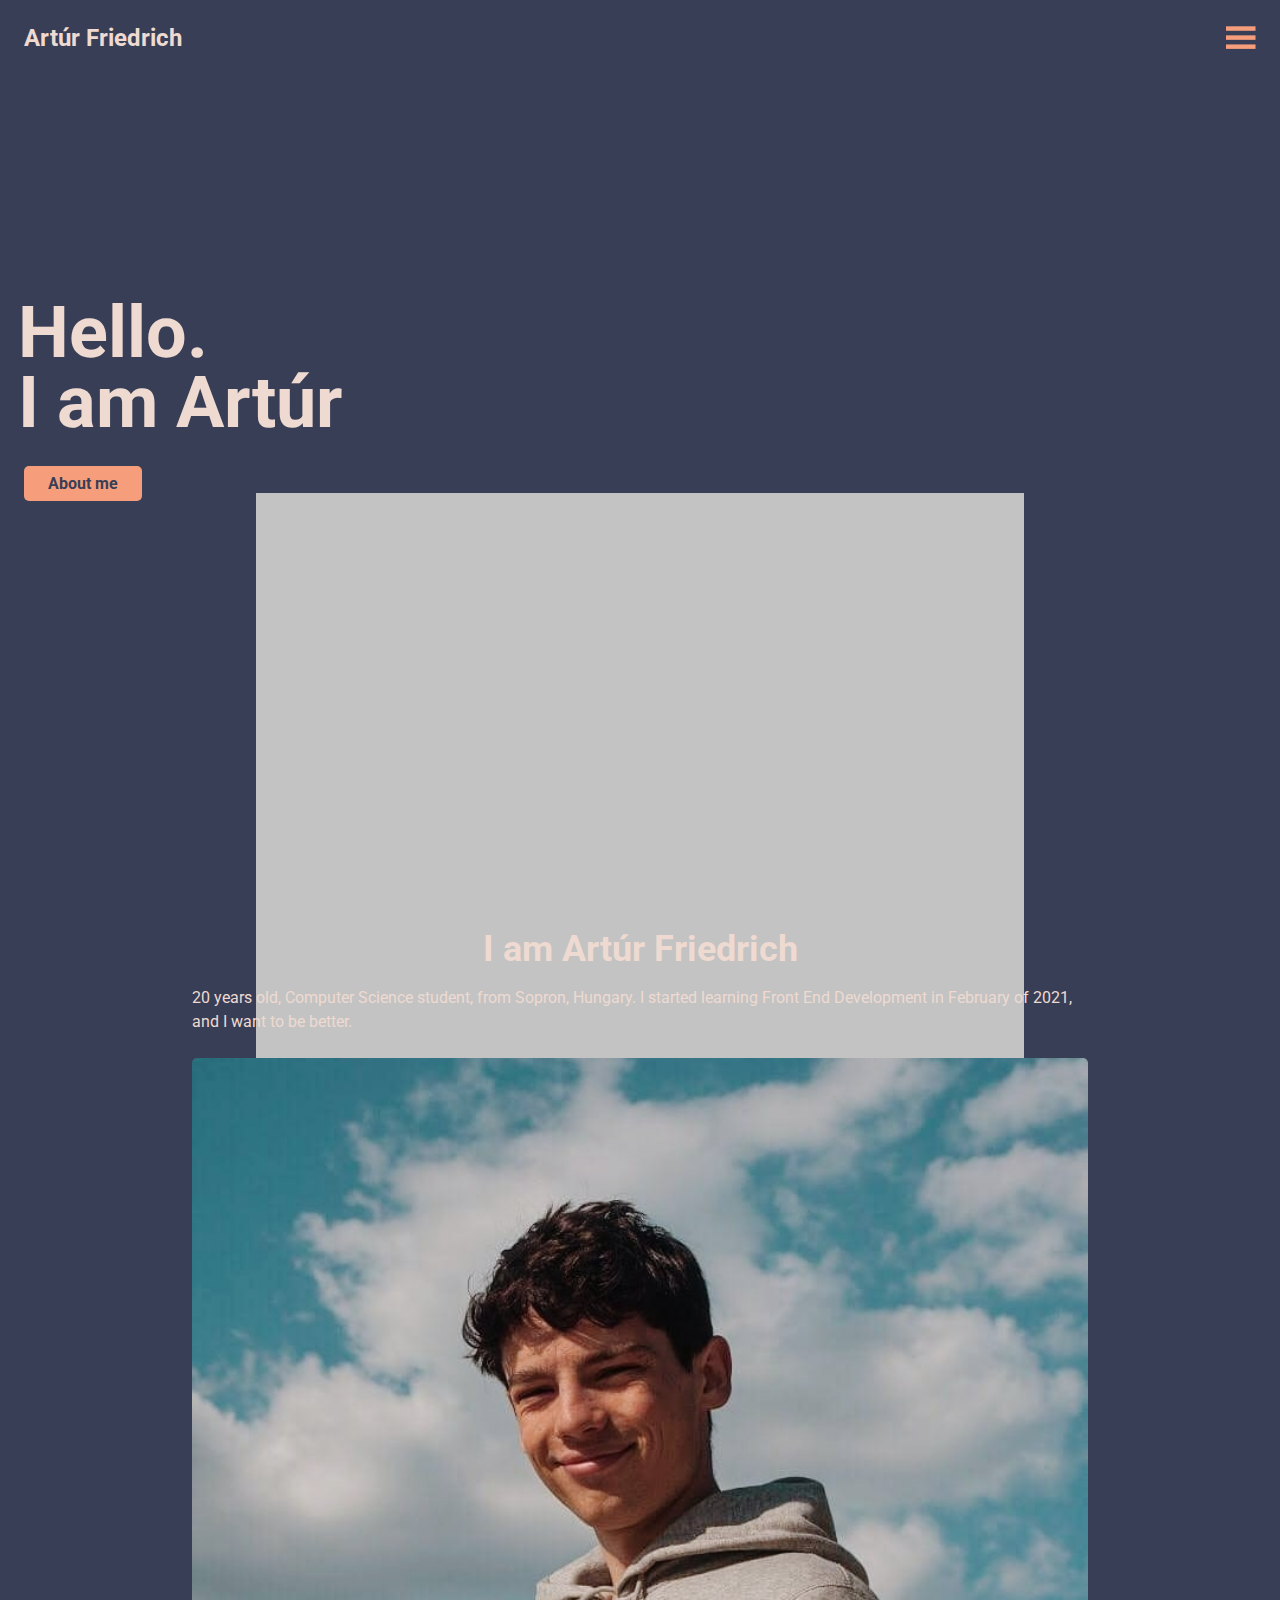
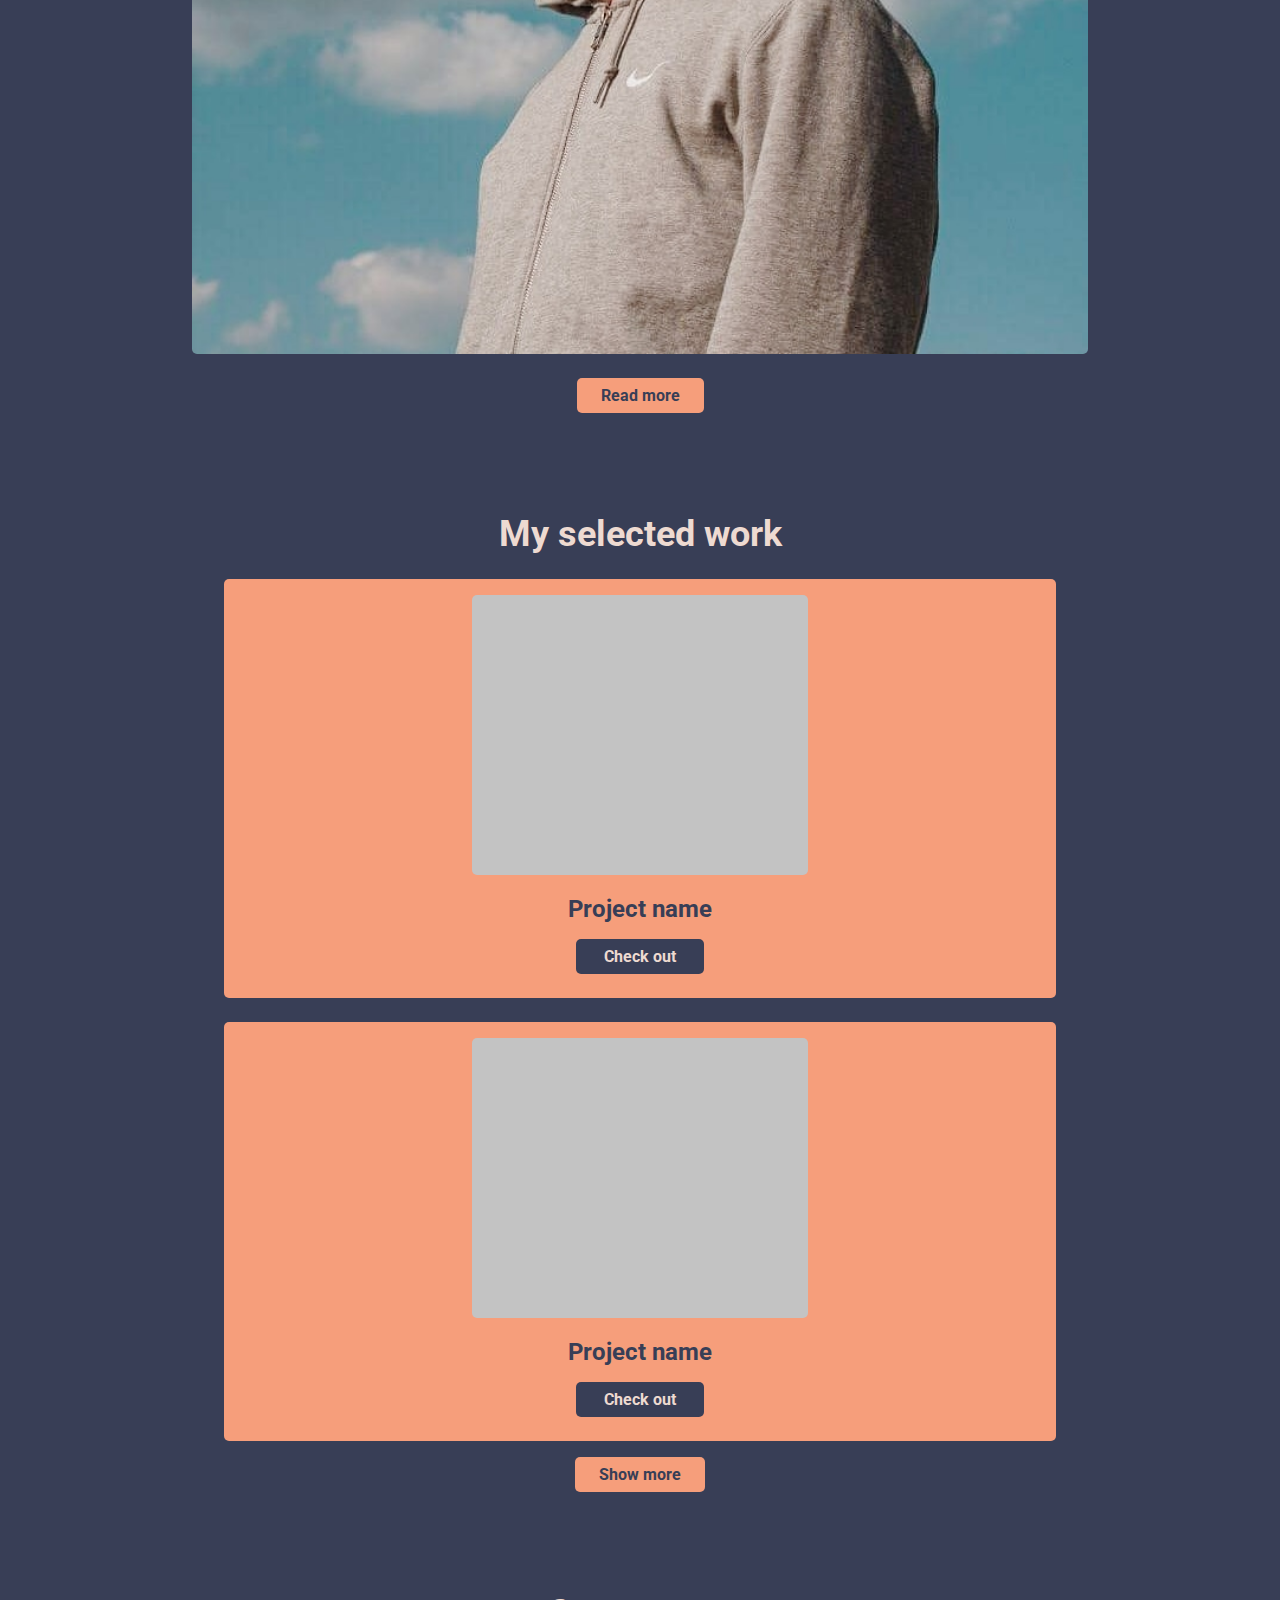
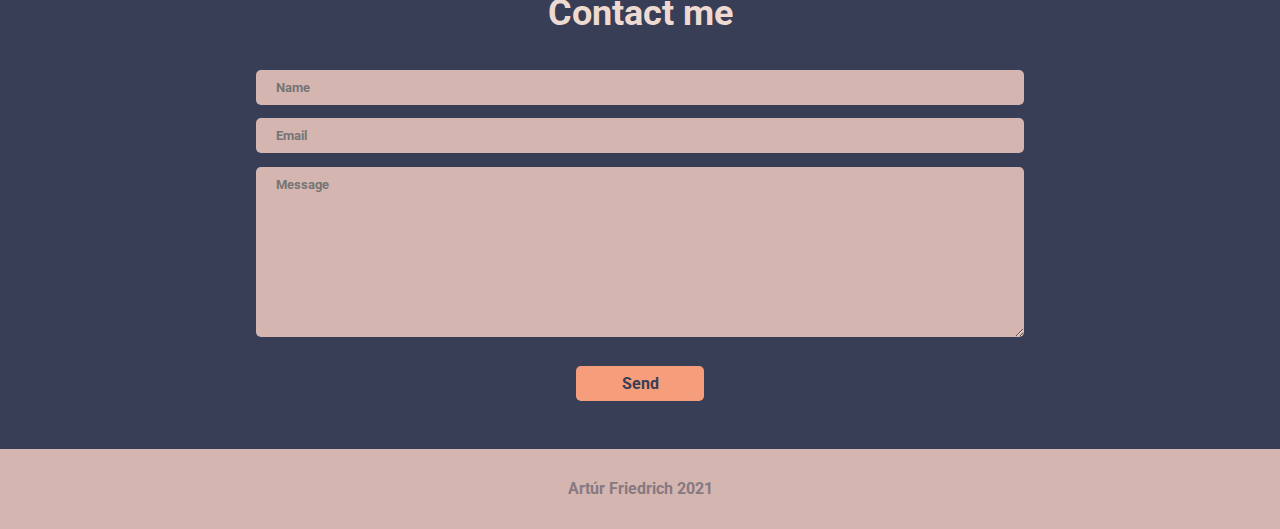
==== index.html @ 317d49e9 "up" ====
<!DOCTYPE html>
<html lang="en">
<head>
    <link rel="stylesheet" href="./index.css">
    <meta charset="UTF-8">
    <meta name="viewport" content="width=device-width, initial-scale=1.0">
    <title>Artúr Friedrich</title>
</head>
<body>
    <nav class="nav-modal" id="navModal">
        <img src="./icons/cross.png" alt="" class="cross" id="cross">
        <ul>
            <li class="nav-list-item">Projects</li>
            <li class="nav-list-item">About</li>
            <li class="nav-list-item">Contact</li>
        </ul>
    </nav>
    <header class="nav">
        <div class="nav">
            <h3 class="logo">Artúr Friedrich</h3>
        </div>
        <div class="nav">
            <img src="./icons/menu.png" alt="" class="hamburger" id="hamburger">
            <h3 class="nav-element"><a href="#">Projects</a></h3>
            <h3 class="nav-element"><a href="#">About</a></h3>
            <h3 class="nav-element contact-btn"><a href="#">Contact</a></h3>
        </div>
    </header>
    <main>

        <section class="hero-section">
            <div>
                <h1>Hello.<br>I am Artúr</h1>
                <a href="#" class="accent-btn">About me</a>
            </div>
            <img src="./images/filling.jpg" alt="">
        </section>

        <section class="about-me">
            <h3 class="section-title">I am Artúr Friedrich</h3>
            <p>20 years old, Computer Science student, 
                from Sopron, Hungary. I started learning 
                Front End Development in February of 2021, 
                and I want to be better.</p>
            <img src="./images/me1.jpg" alt="picure of me smiling">
            <a href="#" class="accent-btn">Read more</a>
        </section>

        <section class="work-cards">
            <section class="work">
                <h3 class="section-title">My selected work</h3>
                <div class="project-card">
                    <img src="./images/filling.jpg" alt="" class="project-card--img">
                    <h5 class="project-card--title">Project name</h5>
                    <a href="#" class="project-card--btn">Check out</a>
                </div>
            </section>

            <section class="work">
                <div class="project-card">
                    <img src="./images/filling.jpg" alt="" class="project-card--img">
                    <h5 class="project-card--title">Project name</h5>
                    <a href="#" class="project-card--btn">Check out</a>
                </div>
            </section>
            <a href="#" class="accent-btn work-cards-btn">Show more</a>
        </section>

        <section class="contact">
            <h3 class="section-title">Contact me</h3>
            <div class="input-fields">
                <input type="text" class="contact-input" placeholder="Name">
                <input type="text" class="contact-input" placeholder="Email">
                <textarea name="message" id="" cols="30" rows="10" placeholder="Message"></textarea>
            </div>
            <button type="submit" class="accent-btn">Send</button>
        </section>

    </main>

    <footer>
        <p>Artúr Friedrich 2021</p>
    </footer>
    <script src="./index.js"></script>
</body>
</html>
---- index.css ----
@import url('https://fonts.googleapis.com/css2?family=Roboto:wght@400;700&display=swap');

* {
    box-sizing: border-box;
}

:root {
    --blue: #383e56;
    --white: #eedad1;
    --orange: #f69e7b;
    --pink: #d4b5b0;
}

body {
    margin: 0;
    font-family: 'Roboto', sans-serif;
    background-color: var(--blue);
    height: calc(100vh - 2em);
    color: var(--white);
}


/* ------------
    Navbar
------------ */

header {
    display: flex;
    justify-content: space-between;
}

.hamburger {
    width: 30px;
    height: 30px;
    margin: 1.5em;
}

.cross {
    width: 25px;
    height: 25px;
    position: absolute;
    top: 2.5%;
    right: 5%;
}

.nav-element {
    display: none;
}

.logo {
    margin-left: 1em;
    font-size: 1.5rem;
}

.nav-modal {
    display: flex;
    justify-content: center;
    align-items: center;
    text-align: center;
    height: 200px;
    height: 100vh;
    background-color: var(--orange);
    color: var(--blue);
    width: 0;
    position: absolute;
    z-index: 1;
    top: 0;
    height: 100vh;
    overflow-x: hidden;
    visibility: hidden;
    transition: all 250ms ease-in-out;
}

.nav-modal ul {
    list-style-type: none;
    font-weight: 700;
    height: 100vh;
    width: 100vw;
    display: flex;
    justify-content: center;
    align-items: center;
    flex-direction: column;
}

.nav-list-item {
    list-style-type: none;
    padding: 0.5em;
    margin: 0;
    transition: 100ms;
    font-weight: 700;
    margin-left: -1.5em;
    font-size: 2rem;
    margin-bottom: 1em;
}

.active-nav {
    visibility: visible;
    width: 100%;
}


/* ------------
    Hero
------------ */

.hero-section {
    height: 90vh;
    display: flex;
    flex-direction: column;
    justify-content: space-between;
}

.hero-section h1 {
    font-size: 4.5rem;
    margin-left: .25em;
    margin-top: 3em;
    margin-bottom: .5em;
    line-height: 70px;
}

.accent-btn {
    background-color: var(--orange);
    color: var(--blue);
    text-decoration: none;
    font-weight: 700;
    padding: .5em 1.5em;
    margin-left: 1.5em;
    width: 8em;
    text-align: center;
    margin-top: -2em;
    border-radius: 5px;
}

.hero-section img {
    width: 60%;
    object-fit: cover;
    margin: 0 auto;
}



.about-me {
    text-align: center;
}

.section-title {
    font-size: 2.25rem;
    margin-bottom: 0;
}

.about-me p {
    font-size: 1rem;
    max-width: 70%;
    margin: 1em auto;
    text-align: left;
    line-height: 24px;
}

.about-me img {
    width: 70%;
    display: block;
    margin: 1.5em auto 2em;
    border-radius: 5px;
}

.about-me .accent-btn {
    margin-left: 0;
}



.work-cards {
    text-align: center;
}

.work {
    text-align: center;
}

.project-card {
    background-color: var(--orange);
    border-radius: 5px;
    max-width: 65%;
    margin: 1.5em auto;
    padding-bottom: .5em;
}

.work .section-title {
    margin-top: 3em;
}

.project-card--img {
    max-width: 90%;
    margin: 1em;
    border-radius: 5px;
    object-fit: cover;
}

.project-card--title {
    font-size: 1.5rem;
    color: var(--blue);
    margin: 0;
}

.project-card--btn {
    background-color: var(--blue);
    color: var(--white);
    text-decoration: none;
    font-weight: 700;
    padding: .5em 1.5em;
    width: 8em;
    text-align: center;
    border-radius: 5px;
    display: block;
    margin: 1em auto;
}

.work-cards-btn {
    margin: 0 auto;
}



.contact {
    margin: 0 auto;
    text-align: center;
}

.contact .section-title {
    margin: 3em 0 1em 0;
}

.contact-input,
.input-fields textarea {
    display: block;
    border: none;
    border-radius: 5px;
    margin: 1em auto;
    padding: .75em 1.5em;
    background-color: var(--pink);
    font-family: inherit;
    color: var(--blue);
    font-weight: 700;
    width: 50%;
    outline: none;
    width: 60%;
}

.contact button {
    border: none;
    margin: 0;
    font-family: inherit;
    font-weight: 700;
    font-size: inherit;
    margin-top: 1em;
}



footer {
    background-color: var(--pink);
    height: 5em;
    margin-top: 3em;
    text-align: center;
    display: flex;
    justify-content: center;
    align-items: center;
    color: var(--blue);
}

footer p {
    opacity: .5;
    font-weight: 700;
}
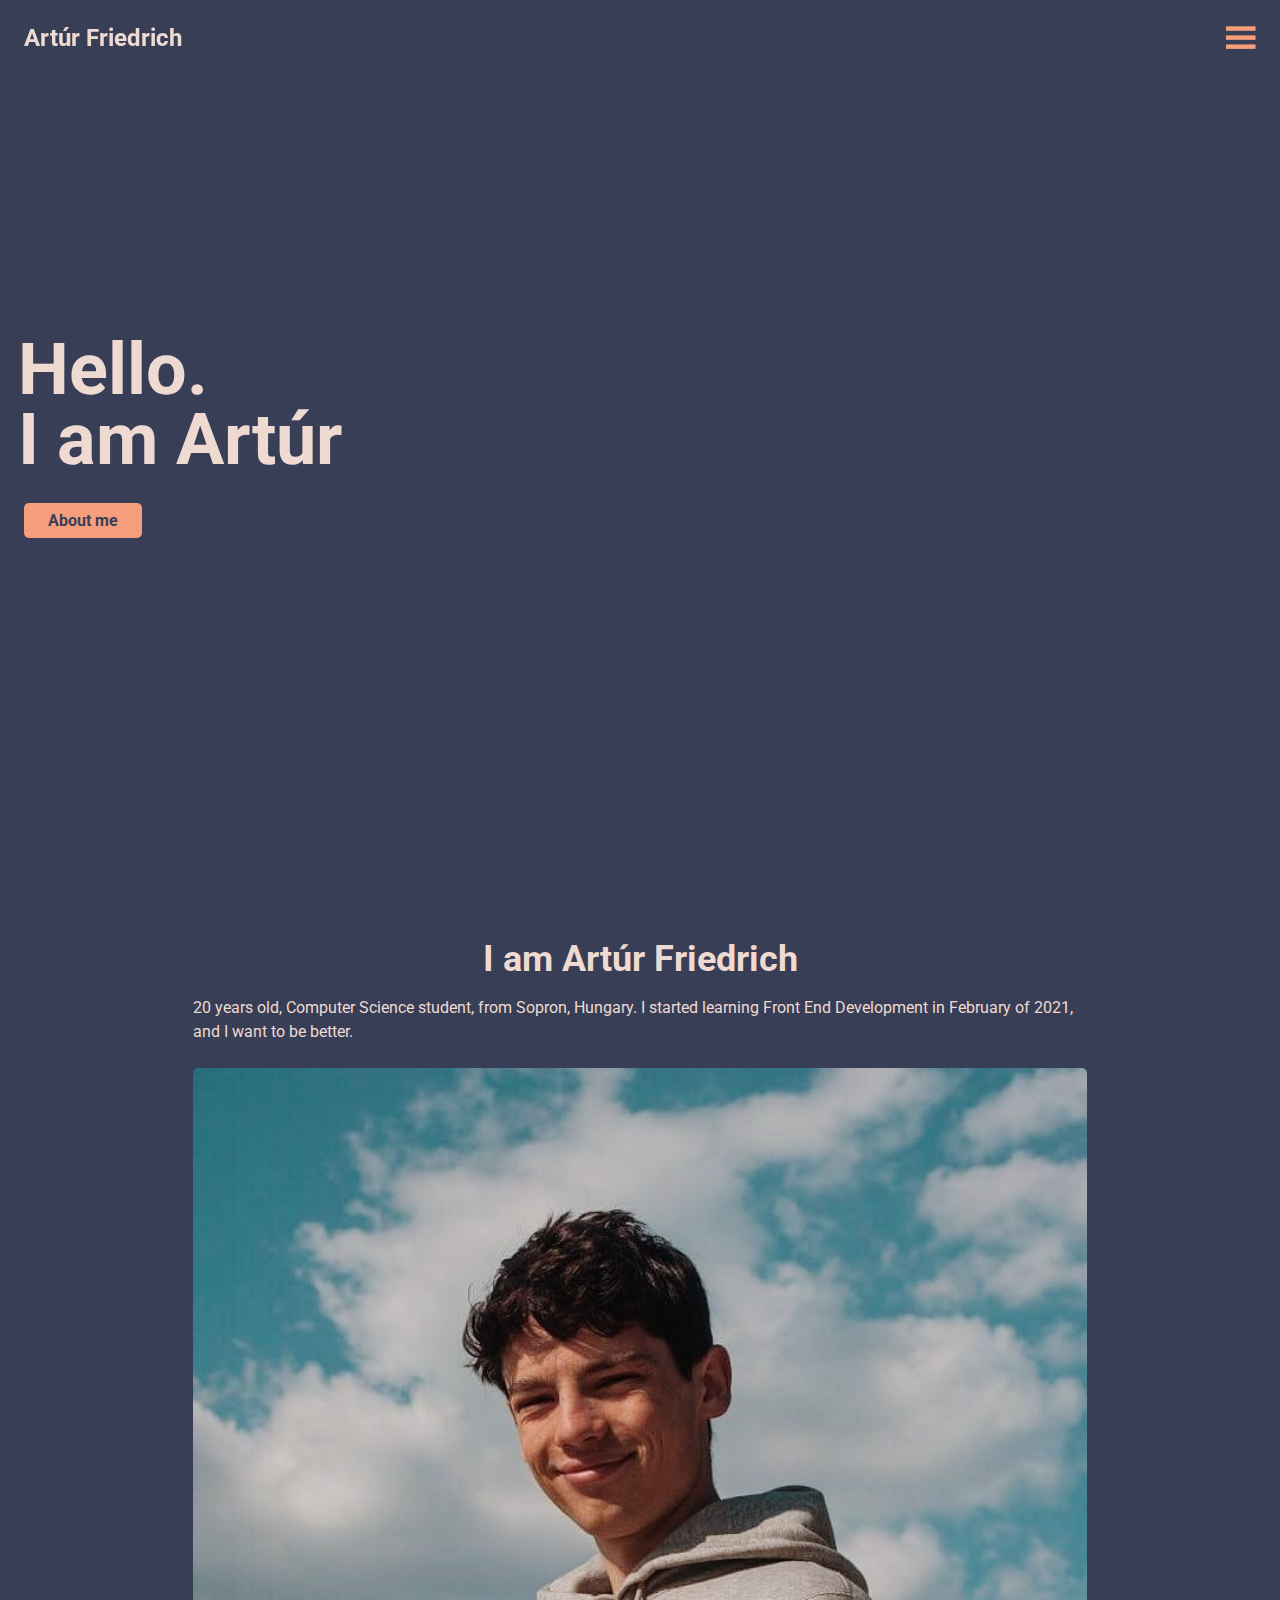
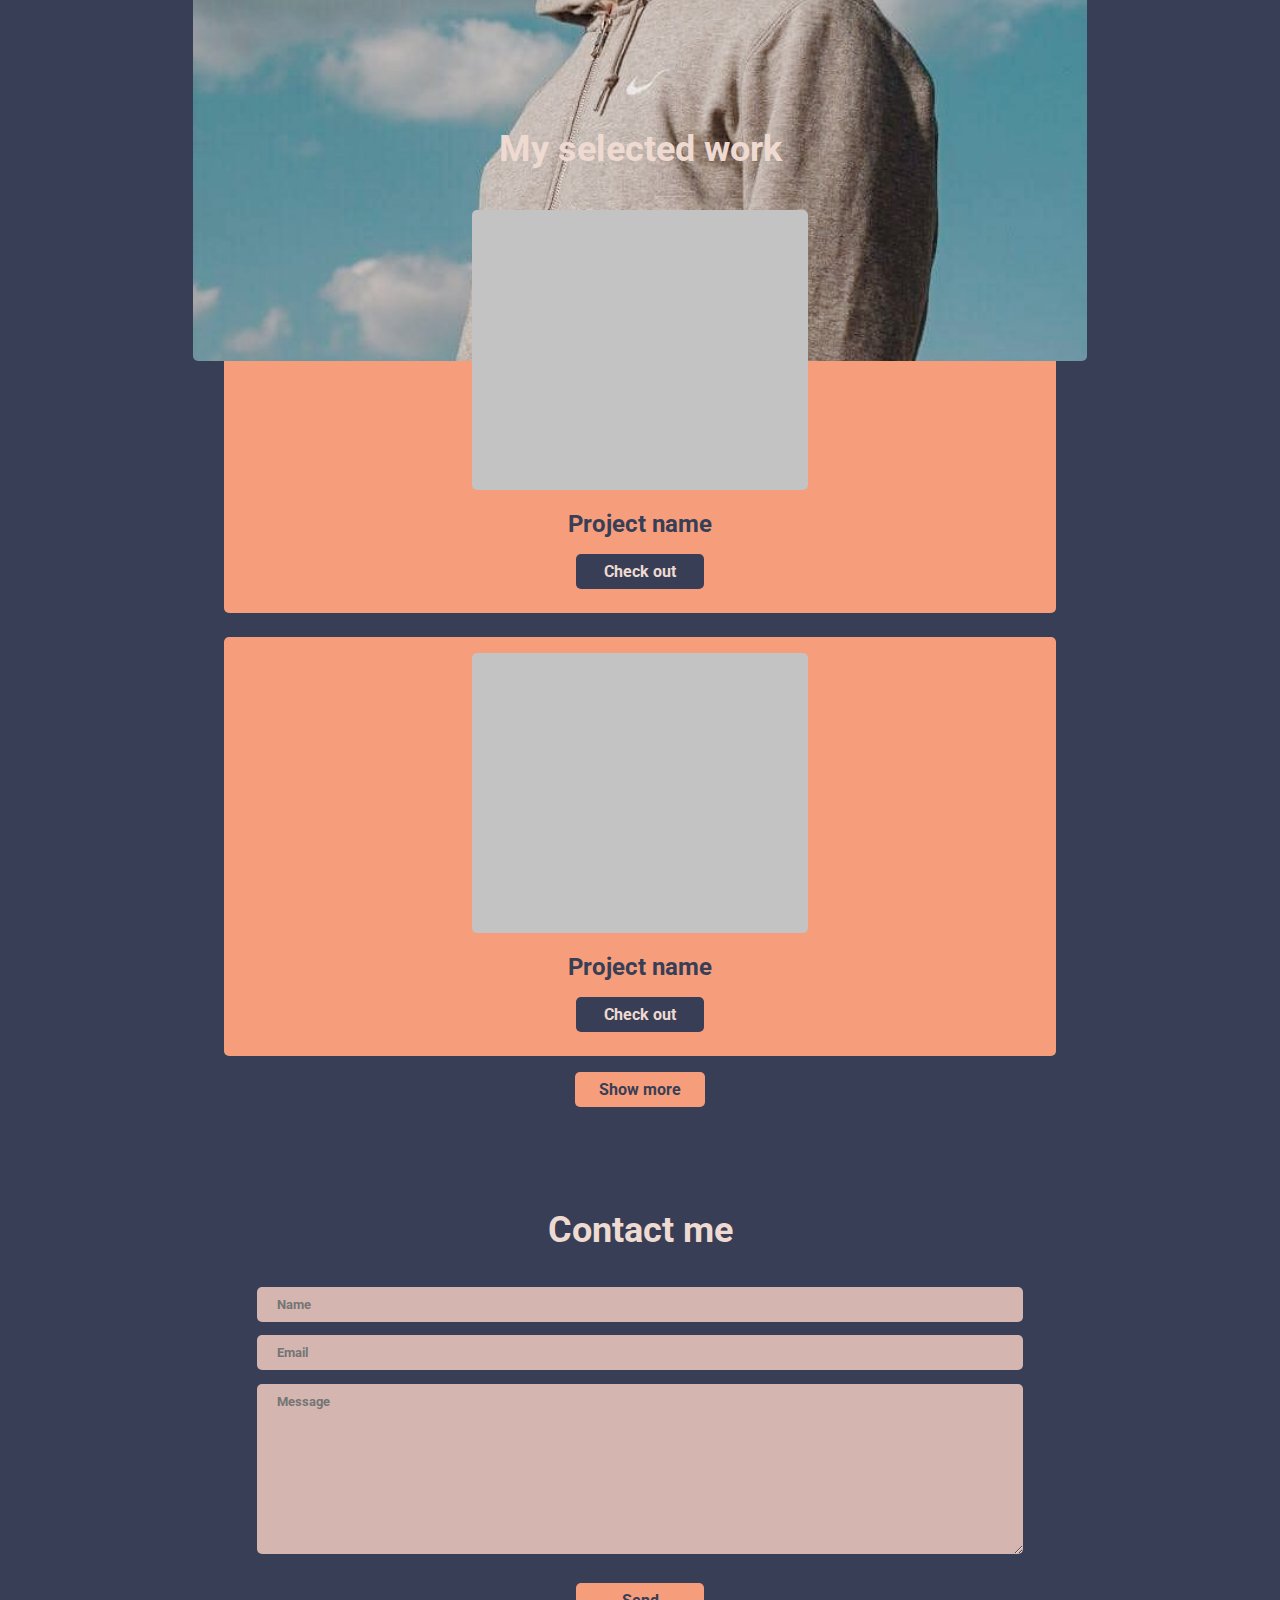
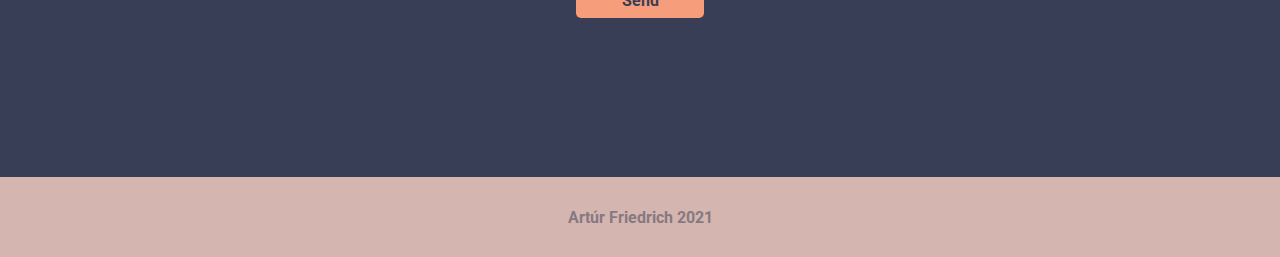
==== commit 0a22d10a: "up" ====
--- a/index.html
+++ b/index.html
@@ -20,7 +20,7 @@
             <h3 class="logo">Artúr Friedrich</h3>
         </div>
         <div class="nav">
-            <img src="./icons/menu.png" alt="" class="hamburger" id="hamburger">
+            <a href="#heroSection"><img src="./icons/menu.png" alt="" class="hamburger" id="hamburger"></a>
             <h3 class="nav-element"><a href="#">Projects</a></h3>
             <h3 class="nav-element"><a href="#">About</a></h3>
             <h3 class="nav-element contact-btn"><a href="#">Contact</a></h3>
@@ -28,7 +28,7 @@
     </header>
     <main>
 
-        <section class="hero-section">
+        <section class="hero-section" id="heroSection">
             <div>
                 <h1>Hello.<br>I am Artúr</h1>
                 <a href="#" class="accent-btn">About me</a>
--- a/index.css
+++ b/index.css
@@ -27,6 +27,8 @@
 header {
     display: flex;
     justify-content: space-between;
+    width: 100%;
+    position: fixed;
 }
 
 .hamburger {
@@ -104,16 +106,16 @@
 ------------ */
 
 .hero-section {
-    height: 90vh;
+    height: 100vh;
     display: flex;
     flex-direction: column;
-    justify-content: space-between;
+    justify-content: center;
 }
 
 .hero-section h1 {
     font-size: 4.5rem;
     margin-left: .25em;
-    margin-top: 3em;
+    margin-top: -.5em;
     margin-bottom: .5em;
     line-height: 70px;
 }
@@ -132,15 +134,16 @@
 }
 
 .hero-section img {
-    width: 60%;
-    object-fit: cover;
-    margin: 0 auto;
-}
+    display: none;
+}
+
 
 
 
 .about-me {
     text-align: center;
+    border: 2px solid transparent;
+    height: 80vh;
 }
 
 .section-title {
@@ -169,6 +172,7 @@
 
 
 
+
 .work-cards {
     text-align: center;
 }
@@ -221,9 +225,13 @@
 
 
 
+
+
 .contact {
     margin: 0 auto;
     text-align: center;
+    border: 2px solid transparent;
+    height: 70vh;
 }
 
 .contact .section-title {
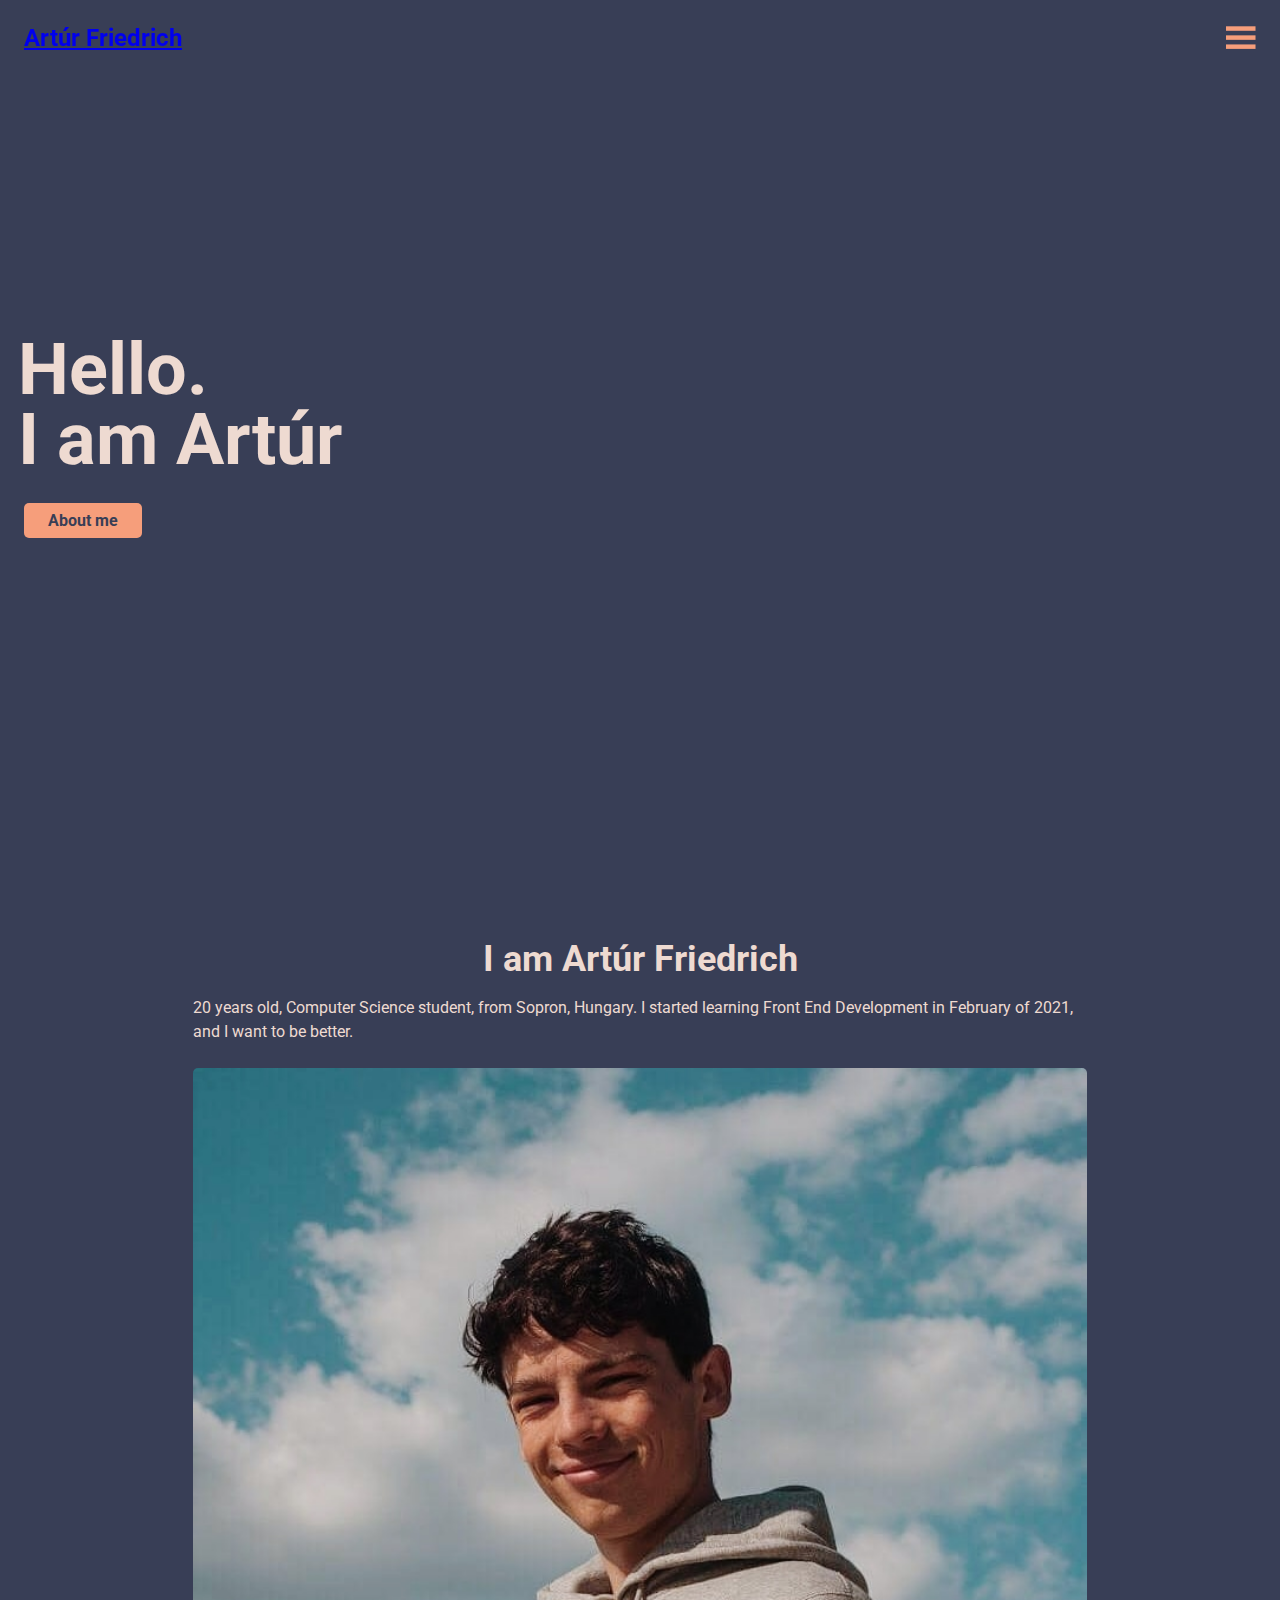
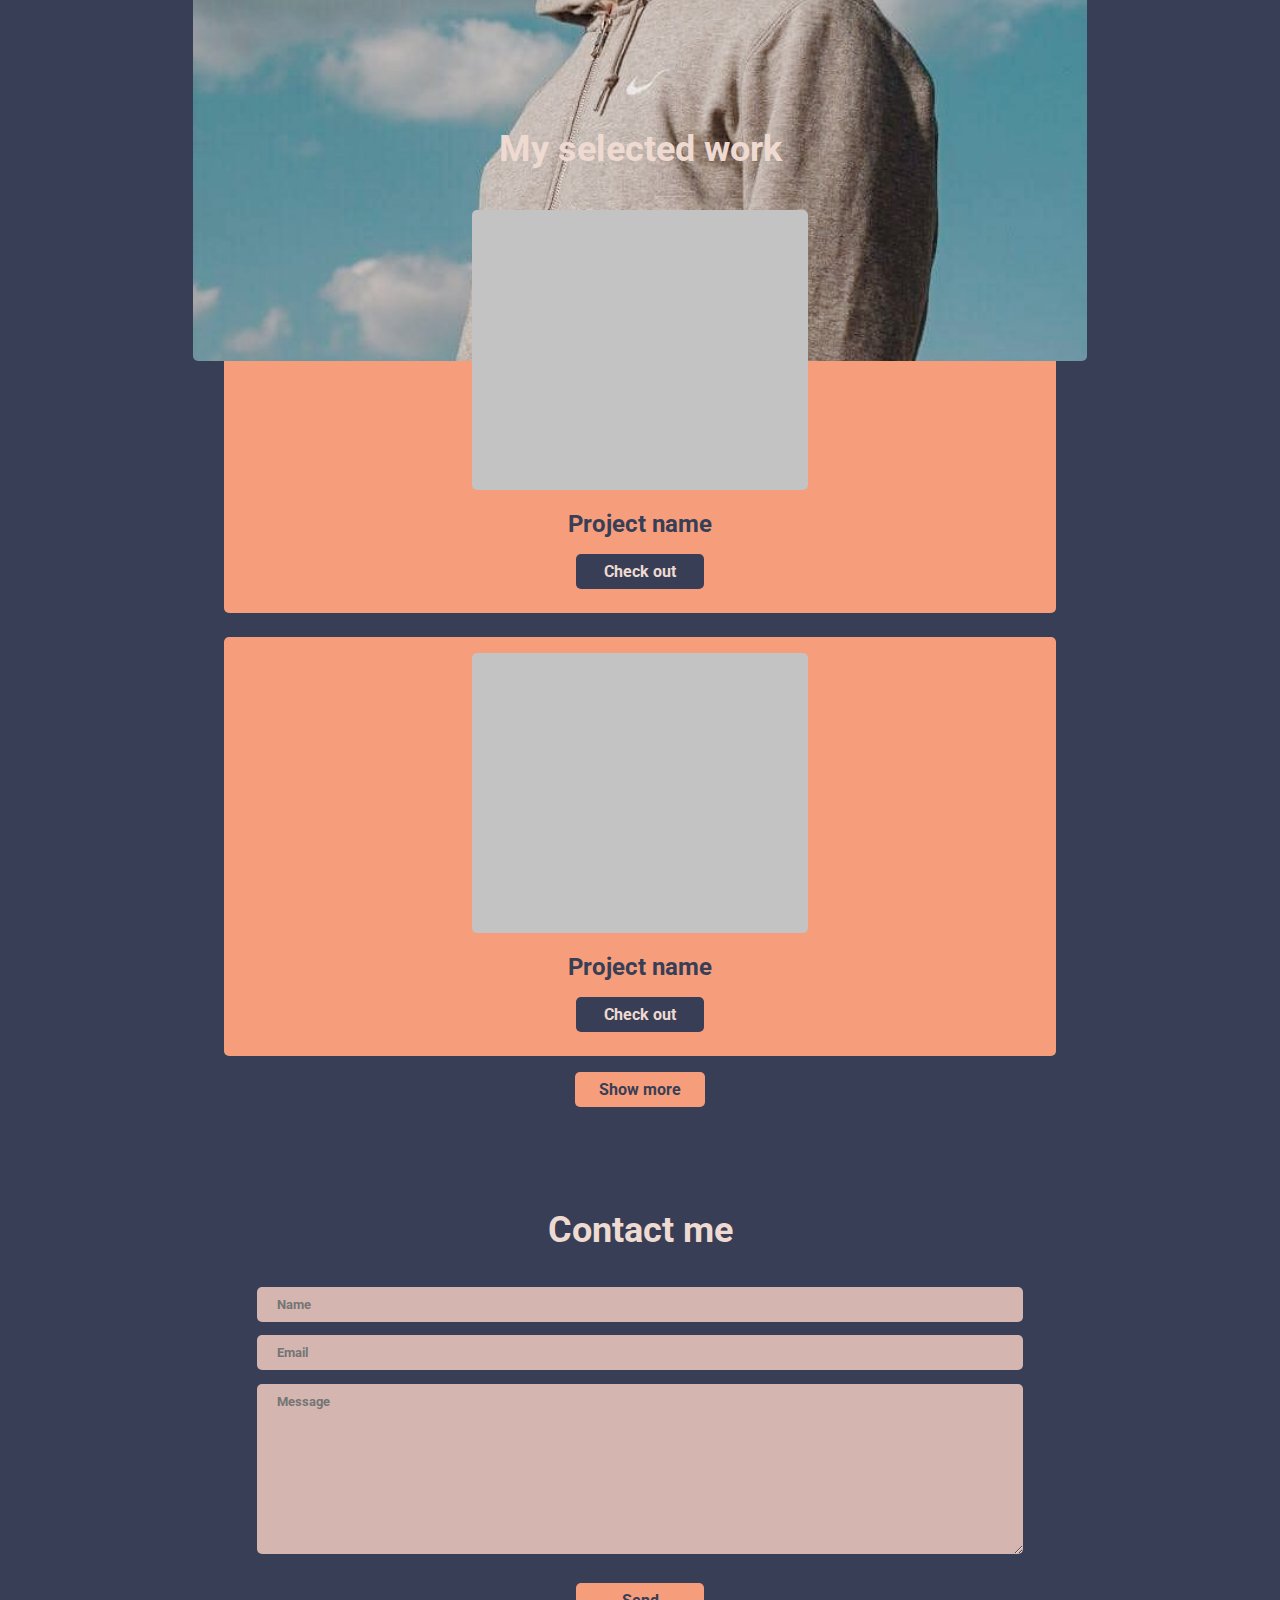
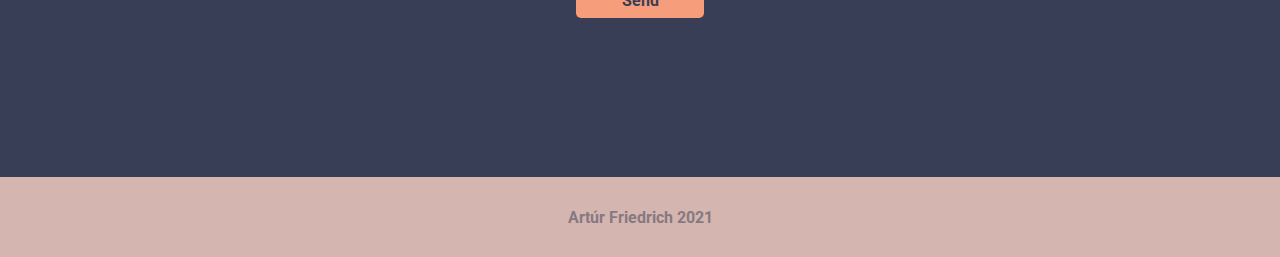
==== commit d5c6a1a7: "up" ====
--- a/index.html
+++ b/index.html
@@ -1,7 +1,7 @@
 <!DOCTYPE html>
 <html lang="en">
 <head>
-    <link rel="stylesheet" href="./index.css">
+    <link rel="stylesheet" href="./css/index.css">
     <meta charset="UTF-8">
     <meta name="viewport" content="width=device-width, initial-scale=1.0">
     <title>Artúr Friedrich</title>
@@ -10,14 +10,15 @@
     <nav class="nav-modal" id="navModal">
         <img src="./icons/cross.png" alt="" class="cross" id="cross">
         <ul>
-            <li class="nav-list-item">Projects</li>
-            <li class="nav-list-item">About</li>
-            <li class="nav-list-item">Contact</li>
+            <li class="nav-list-item"><a href="./index.html" class="nav-list-item-a">Home</a></li>
+            <li class="nav-list-item"><a href="./about.html" class="nav-list-item-a">About</a></li>
+            <li class="nav-list-item"><a href="./work.html" class="nav-list-item-a">Projects</a></li>
+            <li class="nav-list-item"><a href="./contact.html" class="nav-list-item-a">Contact</a></li>
         </ul>
     </nav>
     <header class="nav">
         <div class="nav">
-            <h3 class="logo">Artúr Friedrich</h3>
+            <h3 class="logo"><a href="./index.html" class="logo-a">Artúr Friedrich</a></h3>
         </div>
         <div class="nav">
             <a href="#heroSection"><img src="./icons/menu.png" alt="" class="hamburger" id="hamburger"></a>
@@ -31,22 +32,22 @@
         <section class="hero-section" id="heroSection">
             <div>
                 <h1>Hello.<br>I am Artúr</h1>
-                <a href="#" class="accent-btn">About me</a>
+                <a href="./about.html" class="accent-btn">About me</a>
             </div>
             <img src="./images/filling.jpg" alt="">
         </section>
 
-        <section class="about-me">
-            <h3 class="section-title">I am Artúr Friedrich</h3>
+        <section class="about-me" id="aboutSection">
+            <h3 class="section-title" id="aboutTitle">I am Artúr Friedrich</h3>
             <p>20 years old, Computer Science student, 
                 from Sopron, Hungary. I started learning 
                 Front End Development in February of 2021, 
                 and I want to be better.</p>
             <img src="./images/me1.jpg" alt="picure of me smiling">
-            <a href="#" class="accent-btn">Read more</a>
+            <a href="./about.html" class="accent-btn">Read more</a>
         </section>
 
-        <section class="work-cards">
+        <section class="work-cards" id="worksSection">
             <section class="work">
                 <h3 class="section-title">My selected work</h3>
                 <div class="project-card">
@@ -66,14 +67,14 @@
             <a href="#" class="accent-btn work-cards-btn">Show more</a>
         </section>
 
-        <section class="contact">
+        <section class="contact" id="contactSection">
             <h3 class="section-title">Contact me</h3>
-            <div class="input-fields">
-                <input type="text" class="contact-input" placeholder="Name">
-                <input type="text" class="contact-input" placeholder="Email">
-                <textarea name="message" id="" cols="30" rows="10" placeholder="Message"></textarea>
-            </div>
-            <button type="submit" class="accent-btn">Send</button>
+            <form action="mailto:artur.friedrich.harka@gmail.com" method="post" enctype="text/plain" class="input-fields">
+                <input type="text" name="name" class="contact-input" placeholder="Name" required>
+                <input type="email" name="email" class="contact-input" placeholder="Email" required>
+                <textarea name="message" id="" cols="30" rows="10" placeholder="Message" required></textarea>
+                <input type="submit" name="submit" value="Send" class="accent-btn">
+            </form>
         </section>
 
     </main>
--- a/css/index.css
+++ b/css/index.css
@@ -0,0 +1,287 @@
+@import url('https://fonts.googleapis.com/css2?family=Roboto:wght@400;700&display=swap');
+
+* {
+    box-sizing: border-box;
+}
+
+:root {
+    --blue: #383e56;
+    --white: #eedad1;
+    --orange: #f69e7b;
+    --pink: #d4b5b0;
+}
+
+body {
+    margin: 0;
+    font-family: 'Roboto', sans-serif;
+    background-color: var(--blue);
+    height: calc(100vh - 2em);
+    color: var(--white);
+}
+
+
+/* ------------
+    Navbar
+------------ */
+
+header {
+    display: flex;
+    justify-content: space-between;
+    width: 100%;
+    position: fixed;
+}
+
+.hamburger {
+    width: 30px;
+    height: 30px;
+    margin: 1.5em;
+}
+
+.cross {
+    width: 25px;
+    height: 25px;
+    position: absolute;
+    top: 2.5%;
+    right: 5%;
+}
+
+.nav-element {
+    display: none;
+}
+
+.logo {
+    margin-left: 1em;
+    font-size: 1.5rem;
+}
+
+.nav-modal {
+    display: flex;
+    justify-content: center;
+    align-items: center;
+    text-align: center;
+    height: 200px;
+    height: 100vh;
+    background-color: var(--orange);
+    color: var(--blue);
+    width: 0;
+    position: absolute;
+    z-index: 1;
+    top: 0;
+    height: 100vh;
+    overflow-x: hidden;
+    visibility: hidden;
+    transition: all 250ms ease-in-out;
+}
+
+.nav-modal ul {
+    list-style-type: none;
+    font-weight: 700;
+    height: 100vh;
+    width: 100vw;
+    display: flex;
+    justify-content: center;
+    align-items: center;
+    flex-direction: column;
+}
+
+.nav-list-item {
+    list-style-type: none;
+    padding: 0.5em;
+    margin: 0;
+    transition: 100ms;
+    font-weight: 700;
+    margin-left: -1.5em;
+    font-size: 2rem;
+    margin-bottom: 1em;
+}
+
+.nav-list-item a {
+    text-decoration: none;
+    color: inherit;
+}
+
+.active-nav {
+    visibility: visible;
+    width: 100%;
+}
+
+
+/* ------------
+    Hero
+------------ */
+
+.hero-section {
+    height: 100vh;
+    display: flex;
+    flex-direction: column;
+    justify-content: center;
+}
+
+.hero-section h1 {
+    font-size: 4.5rem;
+    margin-left: .25em;
+    margin-top: -.5em;
+    margin-bottom: .5em;
+    line-height: 70px;
+}
+
+.accent-btn {
+    background-color: var(--orange);
+    color: var(--blue);
+    text-decoration: none;
+    font-weight: 700;
+    padding: .5em 1.5em;
+    margin-left: 1.5em;
+    width: 8em;
+    text-align: center;
+    margin-top: -2em;
+    border-radius: 5px;
+}
+
+.hero-section img {
+    display: none;
+}
+
+
+
+
+.about-me {
+    text-align: center;
+    border: 2px solid transparent;
+    height: 80vh;
+}
+
+.section-title {
+    font-size: 2.25rem;
+    margin-bottom: 0;
+}
+
+.about-me p {
+    font-size: 1rem;
+    max-width: 70%;
+    margin: 1em auto;
+    text-align: left;
+    line-height: 24px;
+}
+
+.about-me img {
+    width: 70%;
+    display: block;
+    margin: 1.5em auto 2em;
+    border-radius: 5px;
+}
+
+.about-me .accent-btn {
+    margin-left: 0;
+}
+
+
+
+
+.work-cards {
+    text-align: center;
+}
+
+.work {
+    text-align: center;
+}
+
+.project-card {
+    background-color: var(--orange);
+    border-radius: 5px;
+    max-width: 65%;
+    margin: 1.5em auto;
+    padding-bottom: .5em;
+}
+
+.work .section-title {
+    margin-top: 3em;
+}
+
+.project-card--img {
+    max-width: 90%;
+    margin: 1em;
+    border-radius: 5px;
+    object-fit: cover;
+}
+
+.project-card--title {
+    font-size: 1.5rem;
+    color: var(--blue);
+    margin: 0;
+}
+
+.project-card--btn {
+    background-color: var(--blue);
+    color: var(--white);
+    text-decoration: none;
+    font-weight: 700;
+    padding: .5em 1.5em;
+    width: 8em;
+    text-align: center;
+    border-radius: 5px;
+    display: block;
+    margin: 1em auto;
+}
+
+.work-cards-btn {
+    margin: 0 auto;
+}
+
+
+
+
+
+.contact {
+    margin: 0 auto;
+    text-align: center;
+    border: 2px solid transparent;
+    height: 70vh;
+}
+
+.contact .section-title {
+    margin: 3em 0 1em 0;
+}
+
+.contact-input,
+.input-fields textarea {
+    display: block;
+    border: none;
+    border-radius: 5px;
+    margin: 1em auto;
+    padding: .75em 1.5em;
+    background-color: var(--pink);
+    font-family: inherit;
+    color: var(--blue);
+    font-weight: 700;
+    width: 50%;
+    outline: none;
+    width: 60%;
+}
+
+.contact .accent-btn {
+    border: none;
+    margin: 0;
+    font-family: inherit;
+    font-weight: 700;
+    font-size: inherit;
+    margin-top: 1em;
+}
+
+
+
+footer {
+    background-color: var(--pink);
+    height: 5em;
+    margin-top: 3em;
+    text-align: center;
+    display: flex;
+    justify-content: center;
+    align-items: center;
+    color: var(--blue);
+}
+
+footer p {
+    opacity: .5;
+    font-weight: 700;
+}
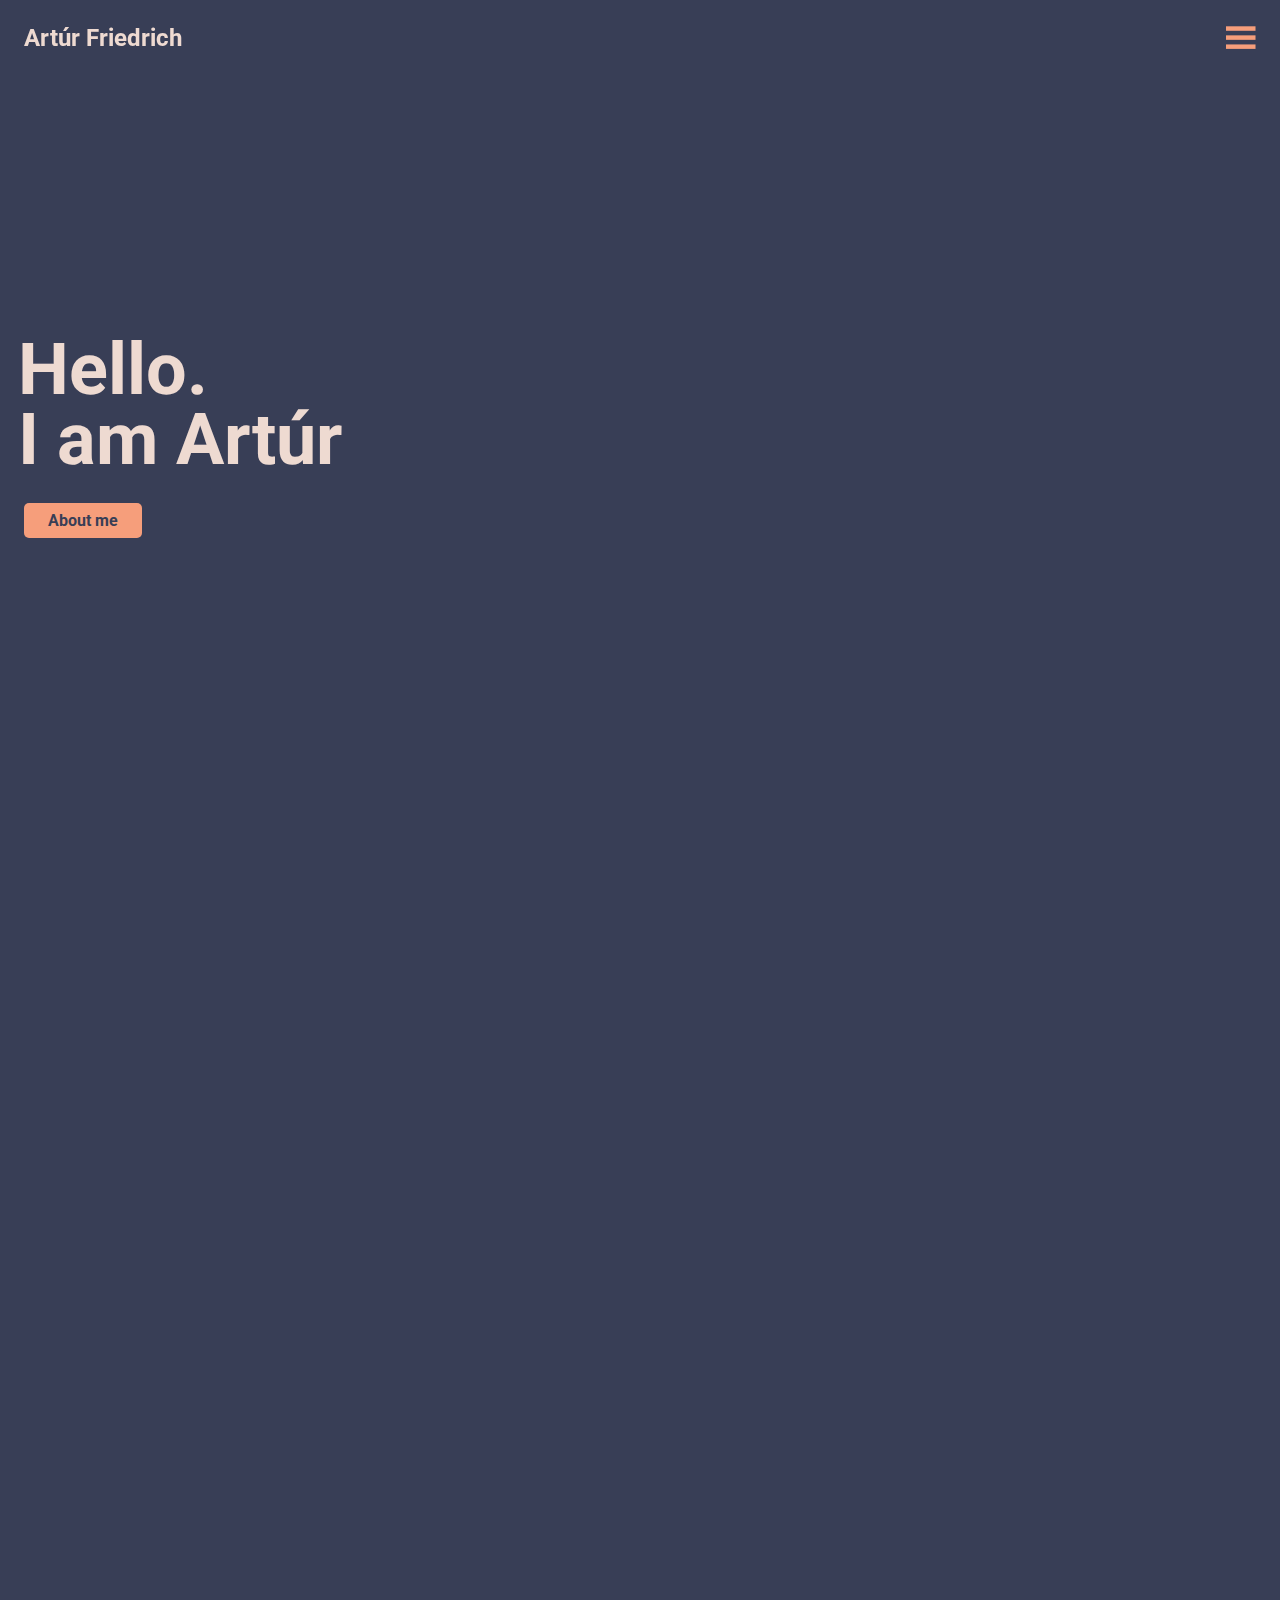
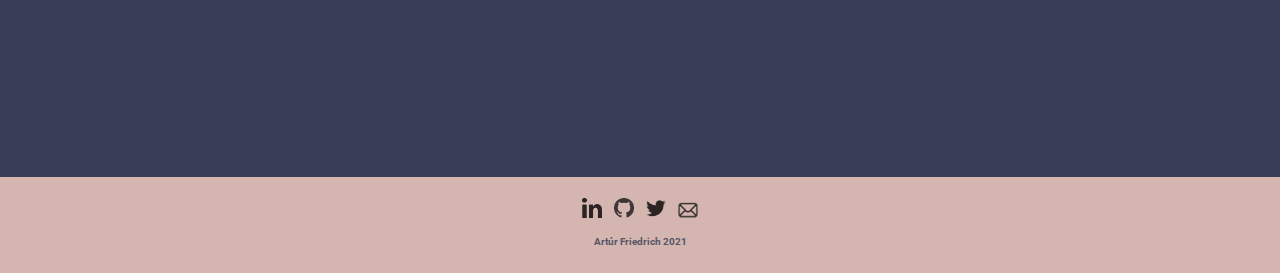
==== commit b1ffe8a4: "update" ====
--- a/index.html
+++ b/index.html
@@ -2,6 +2,7 @@
 <html lang="en">
 <head>
     <link rel="stylesheet" href="./css/index.css">
+    <link rel="stylesheet" href="https://unpkg.com/aos@next/dist/aos.css" />
     <meta charset="UTF-8">
     <meta name="viewport" content="width=device-width, initial-scale=1.0">
     <title>Artúr Friedrich</title>
@@ -37,7 +38,7 @@
             <img src="./images/filling.jpg" alt="">
         </section>
 
-        <section class="about-me" id="aboutSection">
+        <section data-aos="fade-left" class="about-me" id="aboutSection">
             <h3 class="section-title" id="aboutTitle">I am Artúr Friedrich</h3>
             <p>20 years old, Computer Science student, 
                 from Sopron, Hungary. I started learning 
@@ -47,7 +48,7 @@
             <a href="./about.html" class="accent-btn">Read more</a>
         </section>
 
-        <section class="work-cards" id="worksSection">
+        <section data-aos="fade-right" class="work-cards" id="worksSection">
             <section class="work">
                 <h3 class="section-title">My selected work</h3>
                 <div class="project-card">
@@ -57,7 +58,7 @@
                 </div>
             </section>
 
-            <section class="work">
+            <section data-aos="fade-left" class="work">
                 <div class="project-card">
                     <img src="./images/filling.jpg" alt="" class="project-card--img">
                     <h5 class="project-card--title">Project name</h5>
@@ -67,21 +68,32 @@
             <a href="#" class="accent-btn work-cards-btn">Show more</a>
         </section>
 
-        <section class="contact" id="contactSection">
+        <section data-aos="fade-right" class="contact" id="contactSection">
             <h3 class="section-title">Contact me</h3>
-            <form action="mailto:artur.friedrich.harka@gmail.com" method="post" enctype="text/plain" class="input-fields">
-                <input type="text" name="name" class="contact-input" placeholder="Name" required>
-                <input type="email" name="email" class="contact-input" placeholder="Email" required>
-                <textarea name="message" id="" cols="30" rows="10" placeholder="Message" required></textarea>
-                <input type="submit" name="submit" value="Send" class="accent-btn">
+            <form method="post"class="input-fields">
+                <input type="text" name="name" class="contact-input name" placeholder="Name" required>
+                <input type="email" name="email" class="contact-input email" placeholder="Email" required>
+                <textarea class="message" name="message" id="" cols="30" rows="10" placeholder="Message" required></textarea>
+                <button type="submit" class="accent-btn">Send</button>
             </form>
         </section>
 
     </main>
 
     <footer>
+        <div class="icons">
+            <a href="https://www.linkedin.com/in/friedrich-art%C3%BAr-6840201a1/" target="_blank"><img src="./icons/linkedin.png" alt=""></a>
+            <a href="https://github.com/arturfriedrich" target="_blank"><img src="./icons/github.png" alt=""></a>
+            <a href="https://twitter.com/arthurfriedri_" target="_blank"><img src="./icons/twitter.png" alt=""></a>
+            <a href="mailto:artur.friedrich.harka@gmail.com" target="_blank"><img src="./icons/email.png" alt=""></a>
+        </div>
         <p>Artúr Friedrich 2021</p>
     </footer>
+    <script src="https://unpkg.com/aos@next/dist/aos.js"></script>
+    <script>
+        AOS.init();
+    </script>  
+    <script src="https://smtpjs.com/v3/smtp.js"></script>
     <script src="./index.js"></script>
 </body>
 </html>--- a/css/index.css
+++ b/css/index.css
@@ -52,6 +52,11 @@
 .logo {
     margin-left: 1em;
     font-size: 1.5rem;
+}
+
+.logo-a {
+    text-decoration: none;
+    color: inherit;
 }
 
 .nav-modal {
@@ -272,16 +277,24 @@
 
 footer {
     background-color: var(--pink);
-    height: 5em;
+    height: 6em;
     margin-top: 3em;
     text-align: center;
     display: flex;
+    flex-direction: column;
     justify-content: center;
     align-items: center;
     color: var(--blue);
 }
 
 footer p {
-    opacity: .5;
-    font-weight: 700;
-}
+    opacity: .8;
+    font-weight: 700;
+    font-size: .625rem;
+}
+
+footer img {
+    opacity: .8;
+    width: 20px;
+    margin: .25em;
+}
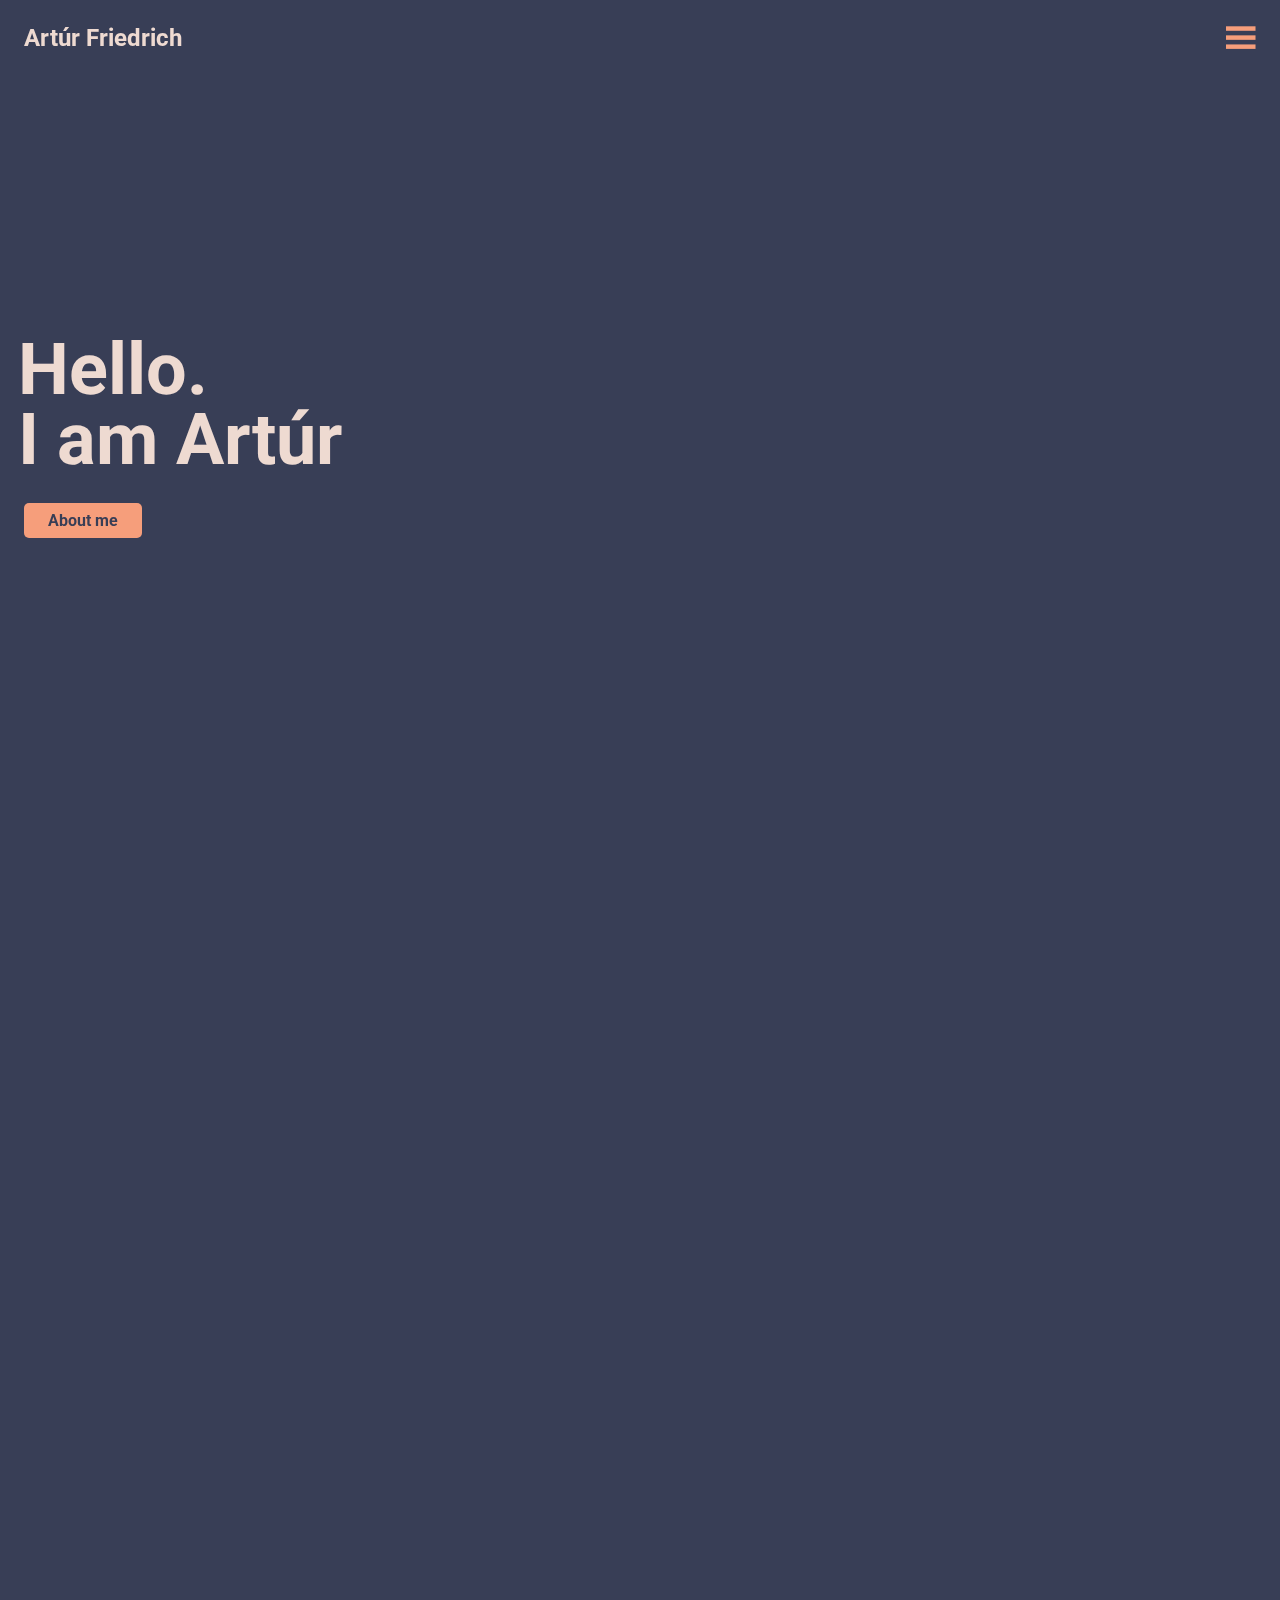
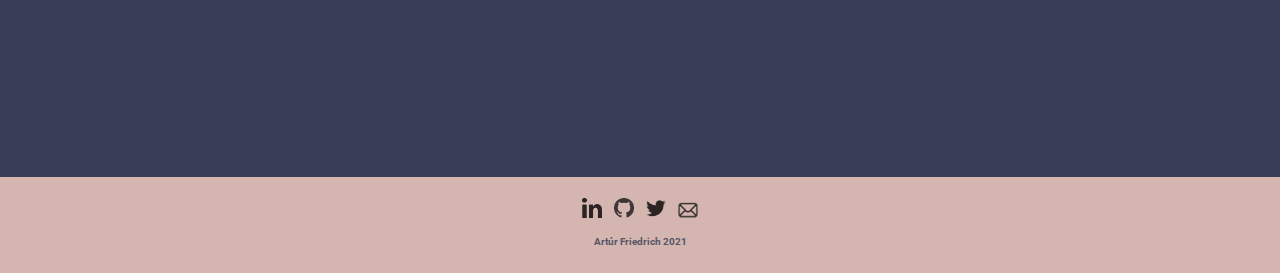
==== commit 458853ff: "zpdate" ====
--- a/index.html
+++ b/index.html
@@ -30,7 +30,7 @@
     </header>
     <main>
 
-        <section class="hero-section" id="heroSection">
+        <section data-aos="fade-left" class="hero-section" id="heroSection">
             <div>
                 <h1>Hello.<br>I am Artúr</h1>
                 <a href="./about.html" class="accent-btn">About me</a>
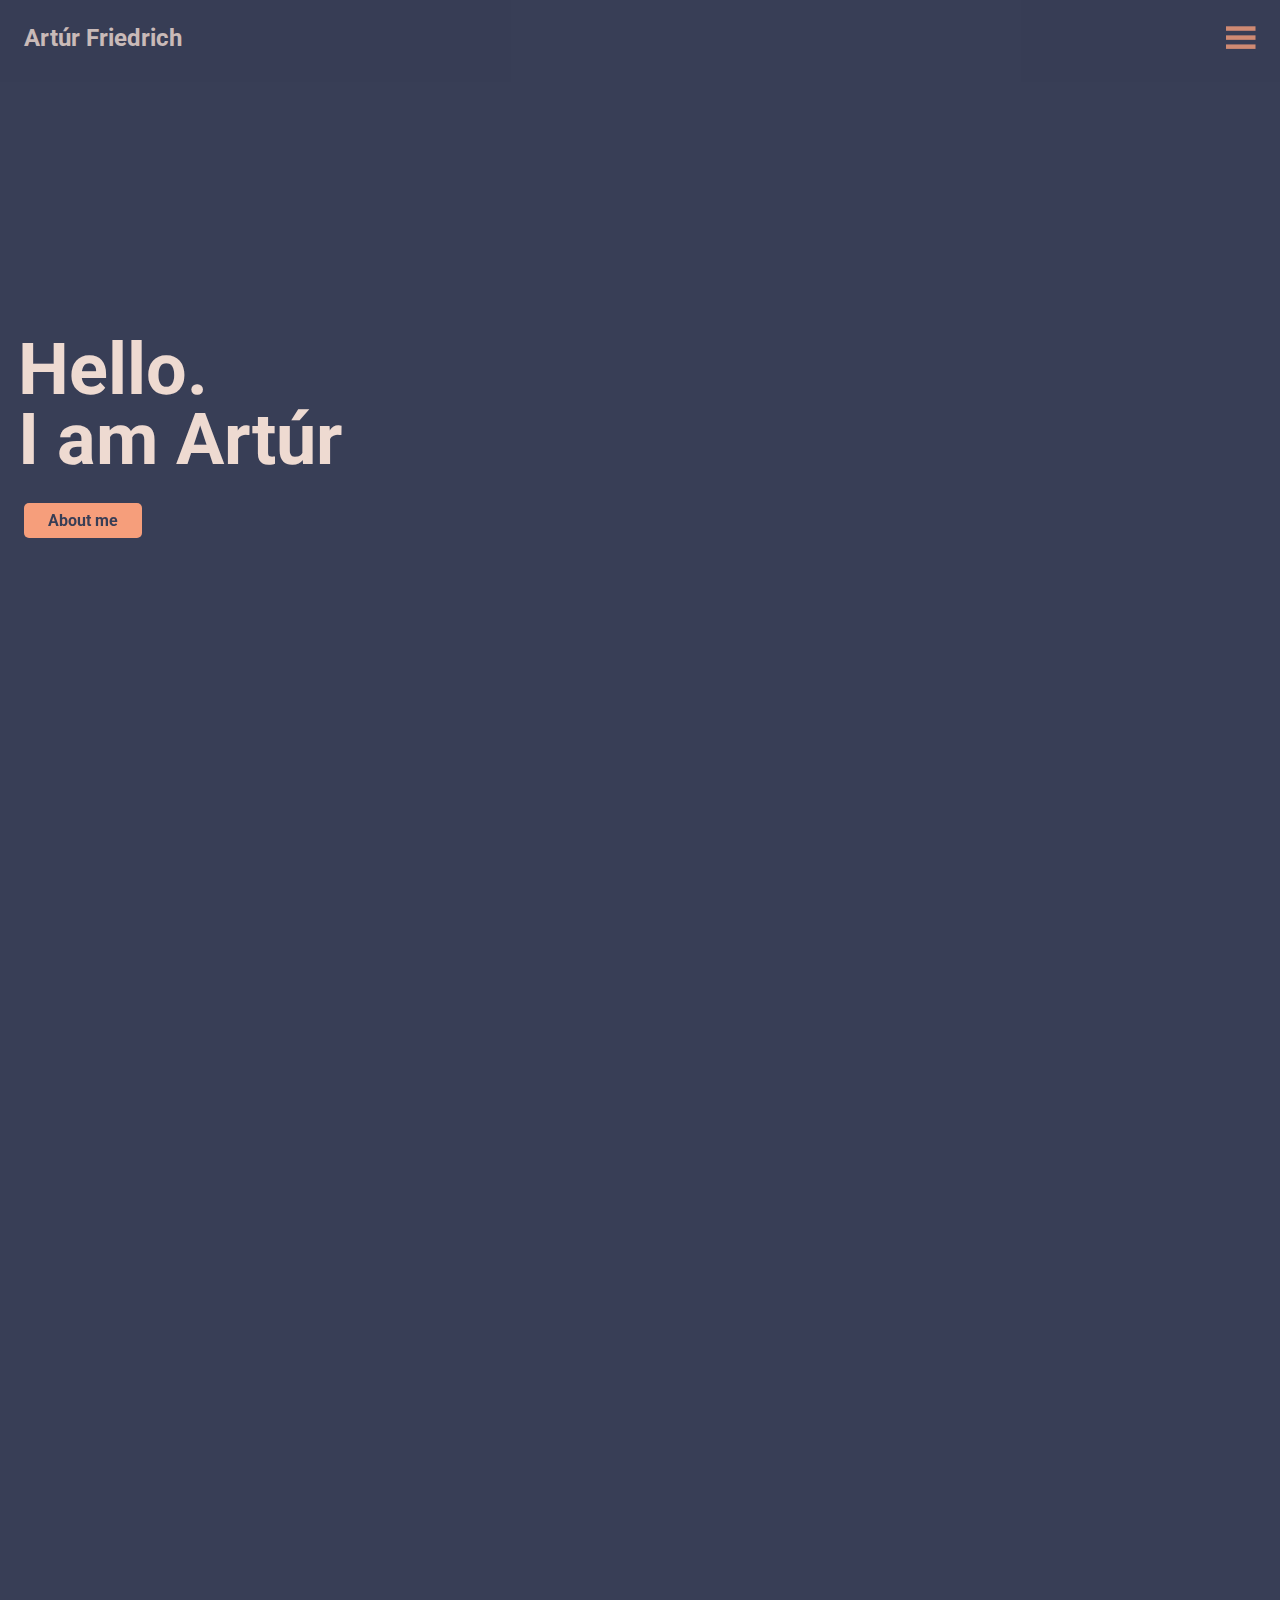
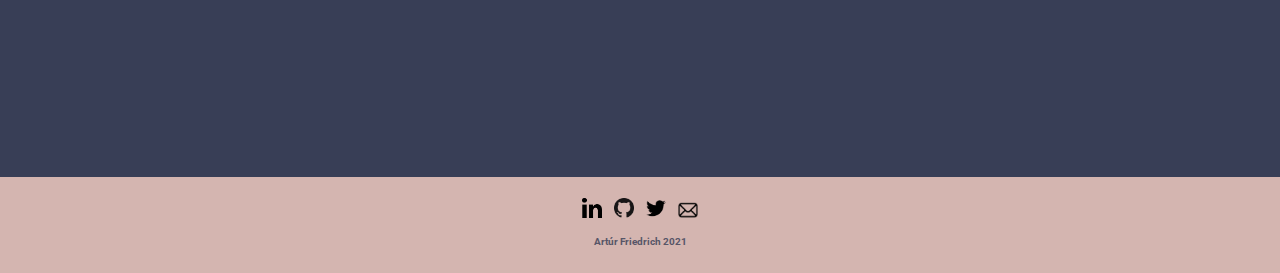
==== commit 0c1fd9e8: "updated" ====
--- a/index.html
+++ b/index.html
@@ -8,6 +8,7 @@
     <title>Artúr Friedrich</title>
 </head>
 <body>
+    <a id="top"></a>
     <nav class="nav-modal" id="navModal">
         <img src="./icons/cross.png" alt="" class="cross" id="cross">
         <ul>
@@ -22,15 +23,14 @@
             <h3 class="logo"><a href="./index.html" class="logo-a">Artúr Friedrich</a></h3>
         </div>
         <div class="nav">
-            <a href="#heroSection"><img src="./icons/menu.png" alt="" class="hamburger" id="hamburger"></a>
+            <a href="#top"><img src="./icons/menu.png" alt="" class="hamburger" id="hamburger"></a>
             <h3 class="nav-element"><a href="#">Projects</a></h3>
             <h3 class="nav-element"><a href="#">About</a></h3>
             <h3 class="nav-element contact-btn"><a href="#">Contact</a></h3>
         </div>
     </header>
     <main>
-
-        <section data-aos="fade-left" class="hero-section" id="heroSection">
+        <section data-aos="fade-in" class="hero-section" id="heroSection">
             <div>
                 <h1>Hello.<br>I am Artúr</h1>
                 <a href="./about.html" class="accent-btn">About me</a>
@@ -38,7 +38,7 @@
             <img src="./images/filling.jpg" alt="">
         </section>
 
-        <section data-aos="fade-left" class="about-me" id="aboutSection">
+        <section data-aos="fade-in" class="about-me" id="aboutSection">
             <h3 class="section-title" id="aboutTitle">I am Artúr Friedrich</h3>
             <p>20 years old, Computer Science student, 
                 from Sopron, Hungary. I started learning 
@@ -48,7 +48,7 @@
             <a href="./about.html" class="accent-btn">Read more</a>
         </section>
 
-        <section data-aos="fade-right" class="work-cards" id="worksSection">
+        <section data-aos="fade-in" class="work-cards" id="worksSection">
             <section class="work">
                 <h3 class="section-title">My selected work</h3>
                 <div class="project-card">
@@ -58,7 +58,7 @@
                 </div>
             </section>
 
-            <section data-aos="fade-left" class="work">
+            <section data-aos="fade-in" class="work">
                 <div class="project-card">
                     <img src="./images/filling.jpg" alt="" class="project-card--img">
                     <h5 class="project-card--title">Project name</h5>
@@ -68,7 +68,7 @@
             <a href="#" class="accent-btn work-cards-btn">Show more</a>
         </section>
 
-        <section data-aos="fade-right" class="contact" id="contactSection">
+        <section data-aos="fade-in" class="contact" id="contactSection">
             <h3 class="section-title">Contact me</h3>
             <form method="post"class="input-fields">
                 <input type="text" name="name" class="contact-input name" placeholder="Name" required>
--- a/css/index.css
+++ b/css/index.css
@@ -29,6 +29,8 @@
     justify-content: space-between;
     width: 100%;
     position: fixed;
+    background-color: var(--blue);
+    opacity: .8;
 }
 
 .hamburger {
@@ -294,7 +296,6 @@
 }
 
 footer img {
-    opacity: .8;
     width: 20px;
     margin: .25em;
 }
